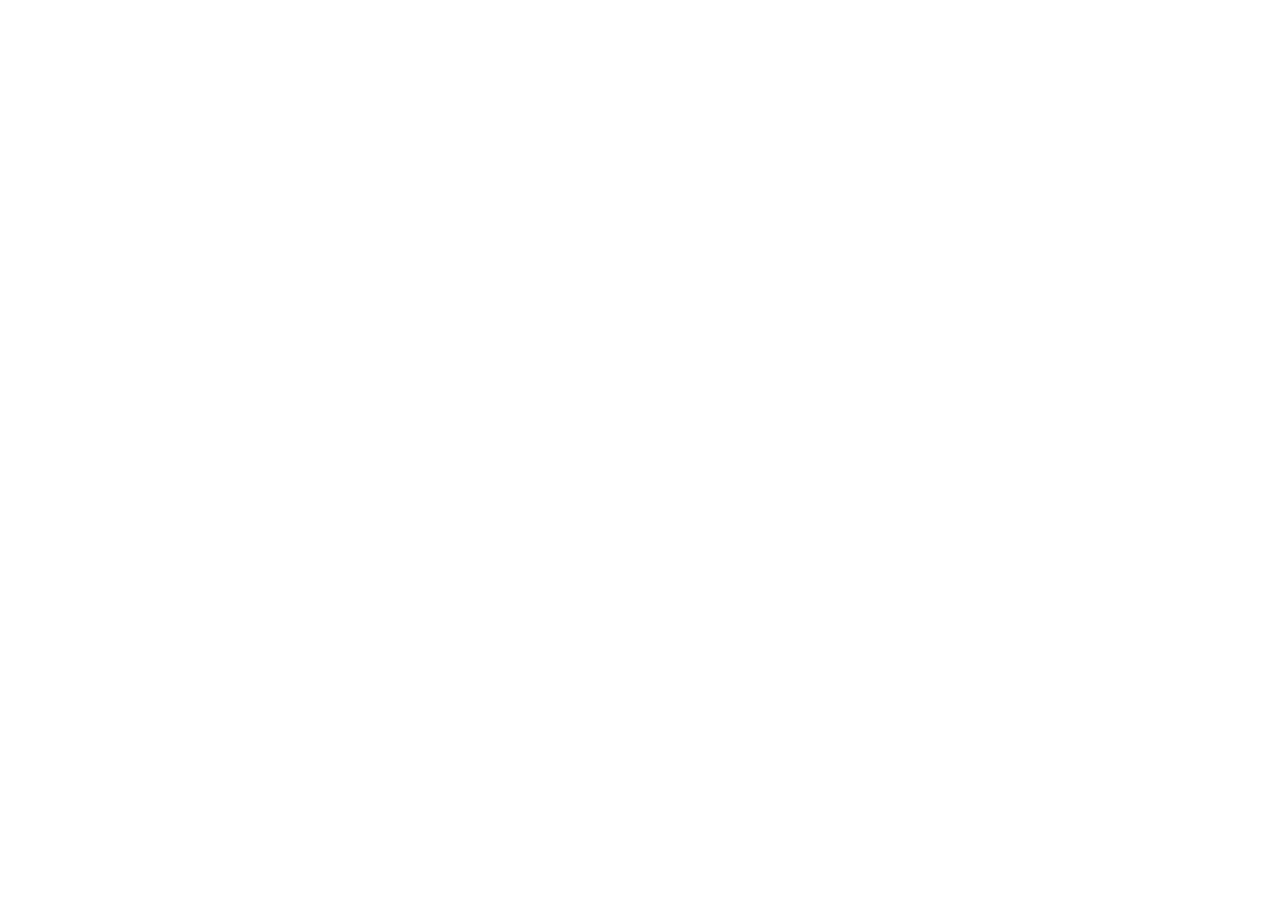
==== index.html @ 67842a2c "commit 2" ====
<!DOCTYPE html>
<html lang="en">
<head>
    <meta charset="UTF-8">
    <meta name="viewport" content="width=device-width, initial-scale=1.0">
    <title>Document</title>
</head>
<body>
    <a href="./Tracker/index.html"></a>
</body>
</html>
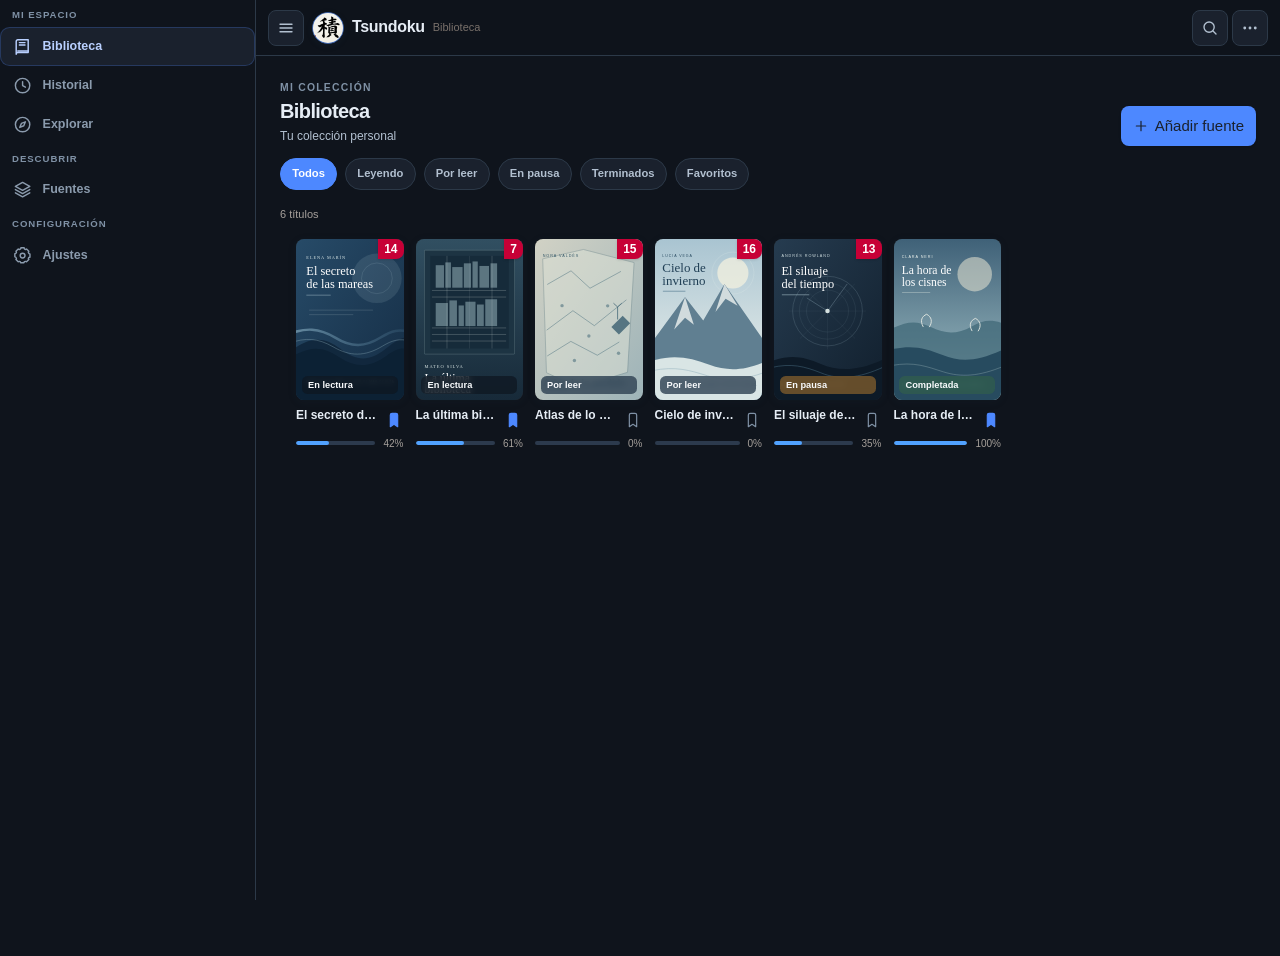
==== commit eb1fd0c4: "2 commit" ====
--- a/index.html
+++ b/index.html
@@ -4,8 +4,10 @@
     <meta charset="UTF-8">
     <meta name="viewport" content="width=device-width, initial-scale=1.0">
     <title>Document</title>
+    <meta http-equiv="refresh" content="0; url=./Tracker/index.html"> 
+
 </head>
 <body>
-    <a href="./Tracker/index.html"></a>
+    
 </body>
 </html>
